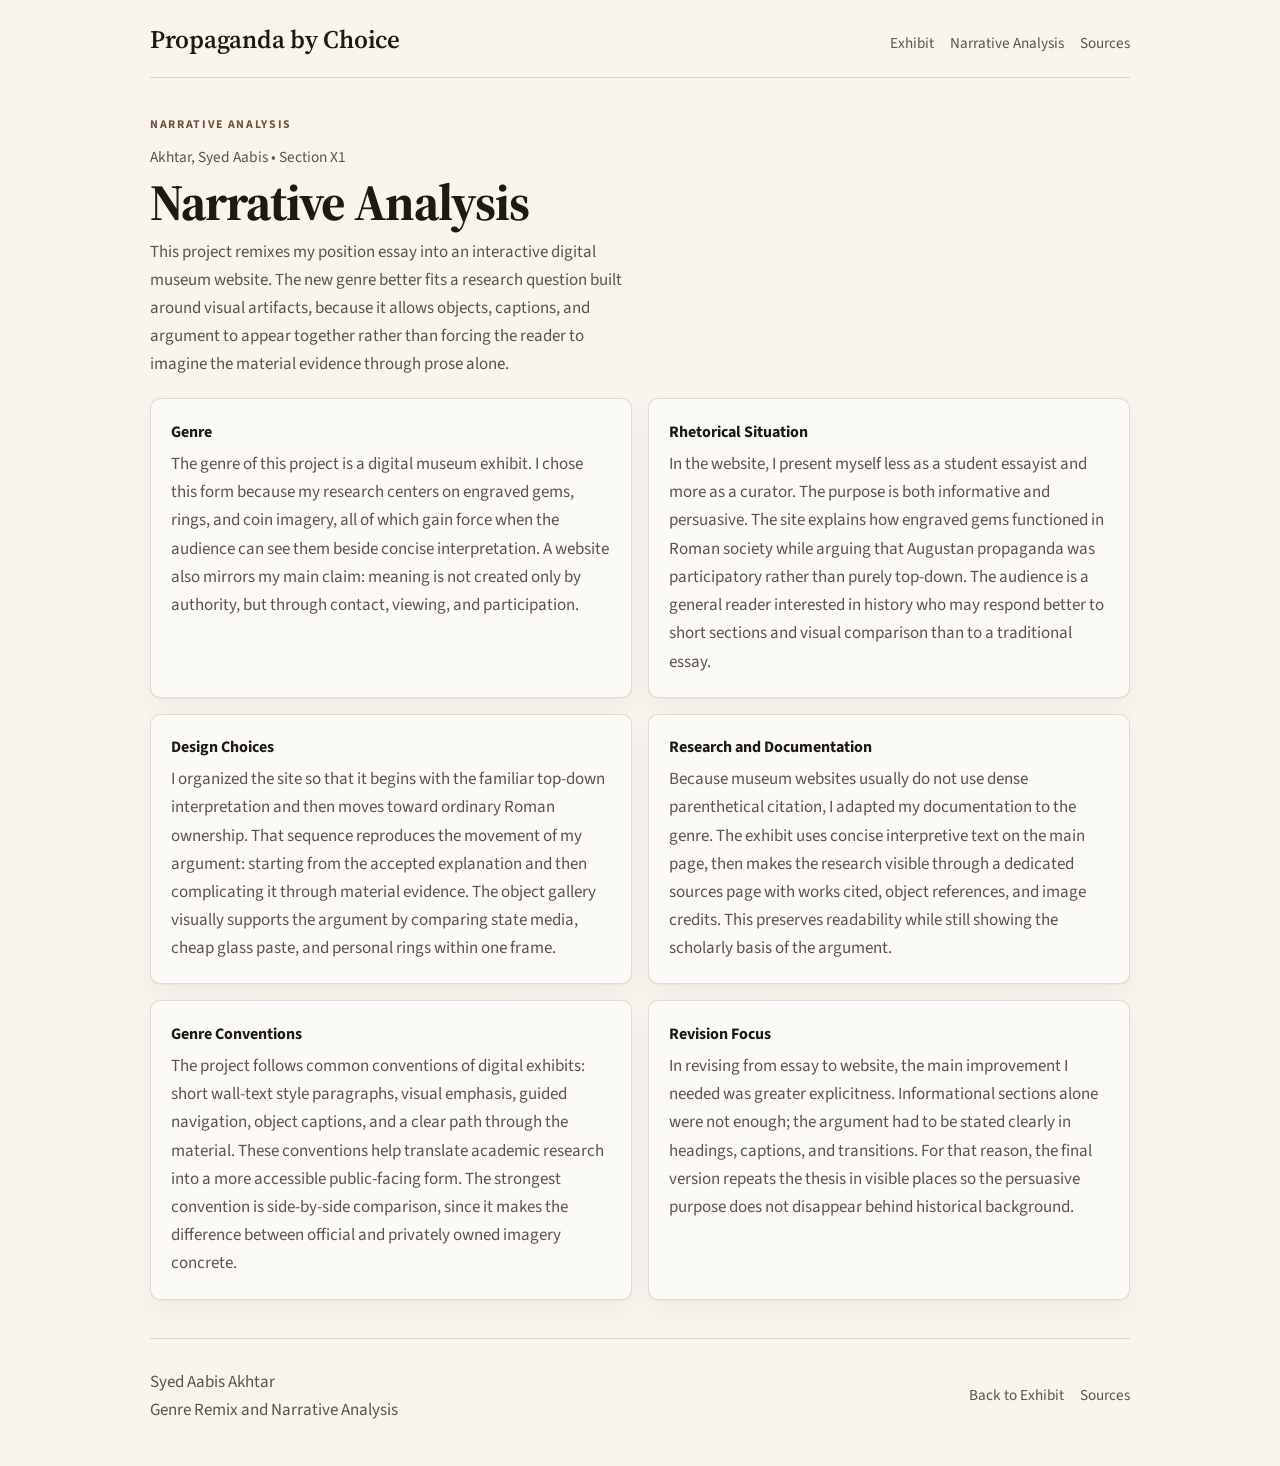
==== analysis.html @ 643866c2 "init" ====
<!DOCTYPE html>
<html lang="en">
<head>
  <meta charset="UTF-8">
  <meta name="viewport" content="width=device-width, initial-scale=1.0">
  <title>Narrative Analysis | Propaganda by Choice</title>
  <link rel="preconnect" href="https://fonts.googleapis.com">
  <link rel="preconnect" href="https://fonts.gstatic.com" crossorigin>
  <link href="https://fonts.googleapis.com/css2?family=Source+Sans+3:wght@400;500;600;700&family=Source+Serif+4:opsz,wght@8..60,500;8..60,600;8..60,700&display=swap" rel="stylesheet">
  <link rel="stylesheet" href="styles.css">
</head>
<body>
  <header class="site-header">
    <a class="brand" href="index.html">Propaganda by Choice</a>
    <nav class="site-nav">
      <a href="index.html">Exhibit</a>
      <a href="analysis.html">Narrative Analysis</a>
      <a href="sources.html">Sources</a>
    </nav>
  </header>

  <main class="interior-page">
    <section class="page-hero">
      <p class="eyebrow">Narrative Analysis</p>
      <p class="page-meta">Akhtar, Syed Aabis • Section X1</p>
      <h1>Narrative Analysis</h1>
      <p class="lede">
        This project remixes my position essay into an interactive digital museum website.
        The new genre better fits a research question built around visual artifacts, because
        it allows objects, captions, and argument to appear together rather than forcing
        the reader to imagine the material evidence through prose alone.
      </p>
    </section>

    <section class="analysis-grid">
      <article class="analysis-card">
        <h2>Genre</h2>
        <p>
          The genre of this project is a digital museum exhibit. I chose this form because
          my research centers on engraved gems, rings, and coin imagery, all of which gain
          force when the audience can see them beside concise interpretation. A website also
          mirrors my main claim: meaning is not created only by authority, but through contact,
          viewing, and participation.
        </p>
      </article>
      <article class="analysis-card">
        <h2>Rhetorical Situation</h2>
        <p>
          In the website, I present myself less as a student essayist and more as a curator.
          The purpose is both informative and persuasive. The site explains how engraved gems
          functioned in Roman society while arguing that Augustan propaganda was participatory
          rather than purely top-down. The audience is a general reader interested in history
          who may respond better to short sections and visual comparison than to a traditional essay.
        </p>
      </article>
      <article class="analysis-card">
        <h2>Design Choices</h2>
        <p>
          I organized the site so that it begins with the familiar top-down interpretation
          and then moves toward ordinary Roman ownership. That sequence reproduces the movement
          of my argument: starting from the accepted explanation and then complicating it through
          material evidence. The object gallery visually supports the argument by comparing state
          media, cheap glass paste, and personal rings within one frame.
        </p>
      </article>
      <article class="analysis-card">
        <h2>Research and Documentation</h2>
        <p>
          Because museum websites usually do not use dense parenthetical citation, I adapted my
          documentation to the genre. The exhibit uses concise interpretive text on the main page,
          then makes the research visible through a dedicated sources page with works cited, object
          references, and image credits. This preserves readability while still showing the scholarly
          basis of the argument.
        </p>
      </article>
      <article class="analysis-card">
        <h2>Genre Conventions</h2>
        <p>
          The project follows common conventions of digital exhibits: short wall-text style paragraphs,
          visual emphasis, guided navigation, object captions, and a clear path through the material.
          These conventions help translate academic research into a more accessible public-facing form.
          The strongest convention is side-by-side comparison, since it makes the difference between
          official and privately owned imagery concrete.
        </p>
      </article>
      <article class="analysis-card">
        <h2>Revision Focus</h2>
        <p>
          In revising from essay to website, the main improvement I needed was greater explicitness.
          Informational sections alone were not enough; the argument had to be stated clearly in headings,
          captions, and transitions. For that reason, the final version repeats the thesis in visible places
          so the persuasive purpose does not disappear behind historical background.
        </p>
      </article>
    </section>
  </main>

  <footer class="site-footer">
    <div>
      <p>Syed Aabis Akhtar</p>
      <p>Genre Remix and Narrative Analysis</p>
    </div>
    <div>
      <a href="index.html">Back to Exhibit</a>
      <a href="sources.html">Sources</a>
    </div>
  </footer>

</body>
</html>
---- styles.css ----
:root {
  --paper: #fbfaf7;
  --paper-2: #f3eee5;
  --ink: #1d1a16;
  --muted: #5d534a;
  --line: rgba(29, 26, 22, 0.14);
  --accent: #70513d;
  --radius: 10px;
  --shadow-soft: 0 1px 0 rgba(29, 26, 22, 0.03), 0 10px 24px rgba(29, 26, 22, 0.04);
}

* {
  box-sizing: border-box;
}

html {
  scroll-behavior: smooth;
}

body {
  margin: 0;
  font-family: "Source Sans 3", sans-serif;
  color: var(--ink);
  background:
    linear-gradient(180deg, rgba(255, 252, 247, 0.55), rgba(255, 252, 247, 0.55)),
    #f1eadf;
  line-height: 1.66;
  font-size: 17px;
}

img {
  display: block;
  width: 100%;
}

a {
  color: inherit;
}

.site-header,
.site-footer,
main {
  width: min(980px, calc(100vw - 2.5rem));
  margin: 0 auto;
}

.site-header {
  display: flex;
  align-items: baseline;
  justify-content: space-between;
  gap: 1rem;
  padding: 1.2rem 0 1rem;
  border-bottom: 1px solid var(--line);
}

.brand,
.site-nav a,
.site-footer a {
  text-decoration: none;
}

.brand {
  font-family: "Source Serif 4", serif;
  font-size: 1.58rem;
  font-weight: 600;
  letter-spacing: -0.01em;
}

.site-nav {
  display: flex;
  gap: 1rem;
  flex-wrap: wrap;
}

.site-nav a,
.site-footer a {
  color: var(--muted);
  font-size: 0.95rem;
  transition: color 140ms ease;
}

.site-nav a:hover,
.site-footer a:hover {
  color: var(--ink);
}

.hero,
.page-hero {
  padding: 2.3rem 0 1.25rem;
}

.hero {
  display: grid;
  grid-template-columns: minmax(0, 1fr) 250px;
  gap: 1.75rem;
  align-items: start;
}

.hero-copy h1,
.page-hero h1,
.section-heading h2,
.object-copy h3,
.thesis-band h2 {
  font-family: "Source Serif 4", serif;
  letter-spacing: -0.02em;
  margin: 0;
}

.hero-copy h1,
.page-hero h1 {
  font-size: clamp(2.4rem, 4vw, 3.35rem);
  line-height: 0.94;
  margin-bottom: 0.7rem;
}

.eyebrow {
  margin: 0 0 0.65rem;
  text-transform: uppercase;
  letter-spacing: 0.14em;
  font-size: 0.74rem;
  color: var(--accent);
  font-weight: 700;
}

.page-meta {
  margin: 0 0 0.5rem;
  color: var(--muted);
  font-size: 0.96rem;
}

.lede {
  margin: 0;
  max-width: 60ch;
  font-size: 1.06rem;
  color: var(--muted);
}

.hero-figure,
.thesis-band,
.analysis-card,
.source-panel,
.object-entry,
.note-card,
.takeaway-box {
  background: var(--paper);
  border: 1px solid var(--line);
  border-radius: var(--radius);
  box-shadow: var(--shadow-soft);
}

.hero-figure {
  overflow: hidden;
}

.hero-figure img {
  aspect-ratio: 4 / 5;
  object-fit: cover;
  background: var(--paper-2);
}

.hero-figure figcaption {
  margin: 0;
  padding: 0.95rem 1rem 1rem;
  font-size: 0.84rem;
  color: var(--muted);
}

.section {
  padding: 1rem 0 0.55rem;
}

.section-heading {
  margin-bottom: 1rem;
}

.section-heading h2 {
  font-size: clamp(1.7rem, 3vw, 2.35rem);
  line-height: 1.03;
  max-width: 18ch;
}

.two-column,
.analysis-grid,
.sources-layout,
.thesis-points,
.note-grid,
.object-list,
.archive-grid {
  display: grid;
  gap: 1rem;
}

.two-column {
  grid-template-columns: repeat(2, minmax(0, 1fr));
}

.thesis-band {
  padding: 1.25rem 1.3rem 1.35rem;
}

.thesis-band h2 {
  font-size: 1.85rem;
  margin-bottom: 0.55rem;
}

.thesis-band > div:first-child p {
  margin: 0;
  color: var(--muted);
  max-width: 64ch;
}

.thesis-points {
  grid-template-columns: repeat(3, minmax(0, 1fr));
  margin-top: 1.1rem;
  gap: 0.9rem;
}

.thesis-points article {
  padding: 1rem 1rem 1.05rem;
  background: var(--paper-2);
  border: 1px solid var(--line);
  border-radius: 6px;
}

.thesis-points h3,
.note-card h3,
.analysis-card h2,
.source-panel h2 {
  margin: 0 0 0.3rem;
  font-size: 1rem;
}

.thesis-points p,
.note-card p,
.analysis-card p,
.source-panel li,
.two-column p,
.takeaway-box p {
  margin: 0;
  color: var(--muted);
}

.object-list {
  gap: 0.9rem;
}

.archive-grid {
  grid-template-columns: repeat(4, minmax(0, 1fr));
}

.archive-card {
  overflow: hidden;
  background: var(--paper);
  border: 1px solid var(--line);
  border-radius: var(--radius);
}

.archive-card img {
  aspect-ratio: 4 / 4.6;
  object-fit: cover;
  background: var(--paper-2);
}

.archive-card h3,
.archive-card p {
  margin-left: 0.9rem;
  margin-right: 0.9rem;
}

.archive-card h3 {
  margin-top: 0.85rem;
  margin-bottom: 0.35rem;
  font-size: 1rem;
}

.archive-card p {
  margin-top: 0;
  margin-bottom: 0.95rem;
  color: var(--muted);
  font-size: 0.92rem;
}

.object-entry {
  display: grid;
  grid-template-columns: 240px 1fr;
  overflow: hidden;
}

.object-entry img {
  height: 100%;
  min-height: 240px;
  object-fit: cover;
  background: var(--paper-2);
}

.object-copy {
  padding: 1.25rem 1.3rem 1.3rem;
}

.object-type {
  margin: 0 0 0.2rem;
  text-transform: uppercase;
  letter-spacing: 0.12em;
  font-size: 0.72rem;
  color: var(--accent);
  font-weight: 700;
}

.object-copy h3 {
  font-size: 1.82rem;
  line-height: 1.02;
  margin-bottom: 0.35rem;
}

.object-meta {
  margin: 0 0 0.8rem;
  color: var(--muted);
  font-size: 0.94rem;
}

.object-copy p:last-child {
  margin: 0;
  color: var(--muted);
  max-width: 60ch;
}

.note-grid {
  grid-template-columns: repeat(3, minmax(0, 1fr));
}

.note-card {
  padding: 1.15rem 1.1rem 1.2rem;
}

.takeaway-box {
  padding: 1.2rem 1.25rem 1.3rem;
}

.takeaway-box p {
  font-size: 1.02rem;
  max-width: 66ch;
}

.interior-page {
  padding-bottom: 1rem;
}

.analysis-grid {
  grid-template-columns: repeat(2, minmax(0, 1fr));
}

.analysis-card,
.source-panel {
  padding: 1.2rem 1.25rem 1.3rem;
}

.source-panel ul {
  margin: 0;
  padding-left: 1.2rem;
}

.source-list li + li {
  margin-top: 0.9rem;
}

.site-footer {
  display: flex;
  align-items: center;
  justify-content: space-between;
  gap: 1rem;
  padding: 1.8rem 0 2.6rem;
  margin-top: 1.4rem;
  border-top: 1px solid var(--line);
}

.site-footer p {
  margin: 0;
  color: var(--muted);
}

.site-footer div:last-child {
  display: flex;
  gap: 1rem;
  flex-wrap: wrap;
}

@media (max-width: 960px) {
  .hero,
  .two-column,
  .analysis-grid,
  .sources-layout,
  .note-grid,
  .object-entry,
  .thesis-points,
  .archive-grid {
    grid-template-columns: 1fr;
  }

  .hero {
    grid-template-columns: 1fr;
  }

  .hero-figure {
    max-width: 300px;
  }
}

@media (max-width: 640px) {
  .site-header,
  .site-footer,
  main {
    width: min(100vw - 1.1rem, 960px);
  }

  .site-header {
    align-items: flex-start;
    flex-direction: column;
    gap: 0.5rem;
  }

  .hero-copy h1,
  .page-hero h1 {
    font-size: clamp(2rem, 10vw, 2.7rem);
  }

  .object-entry img {
    min-height: 200px;
  }

  .site-footer {
    flex-direction: column;
    align-items: flex-start;
  }
}
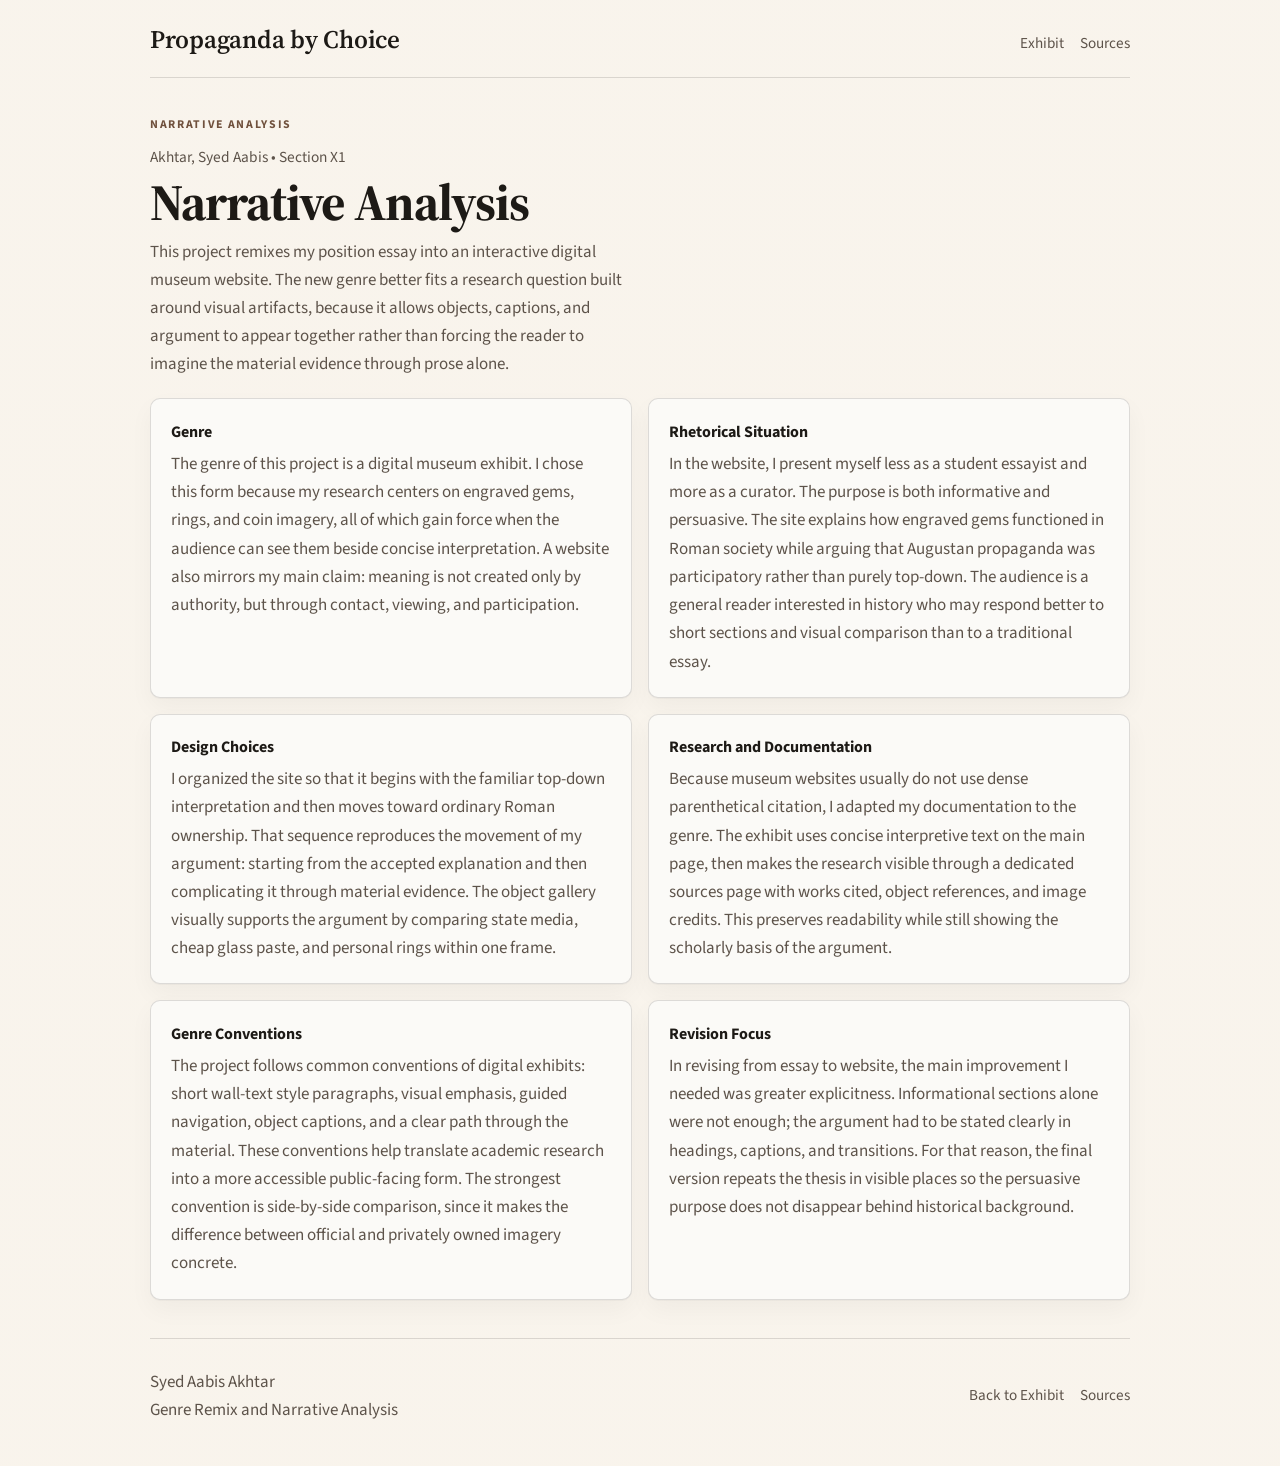
==== commit 945a7085: "add: cname" ====
--- a/analysis.html
+++ b/analysis.html
@@ -14,7 +14,6 @@
     <a class="brand" href="index.html">Propaganda by Choice</a>
     <nav class="site-nav">
       <a href="index.html">Exhibit</a>
-      <a href="analysis.html">Narrative Analysis</a>
       <a href="sources.html">Sources</a>
     </nav>
   </header>
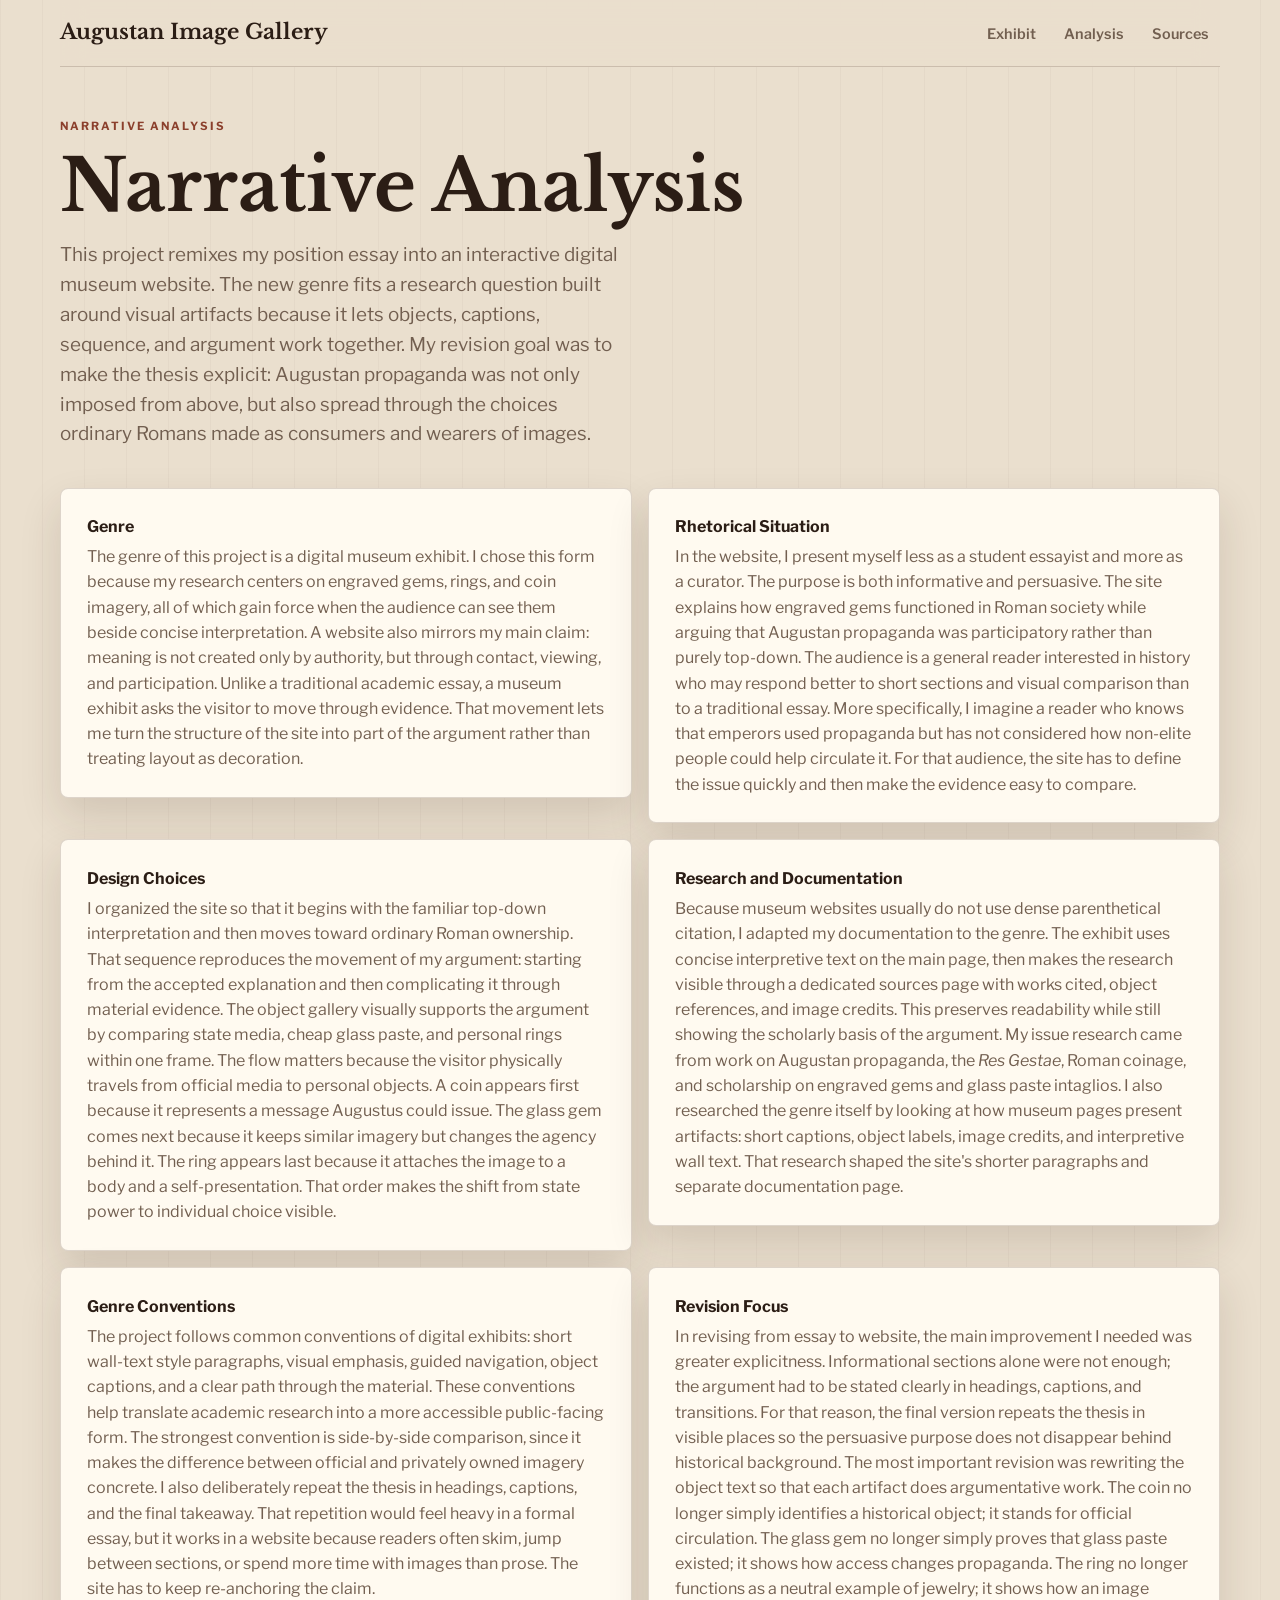
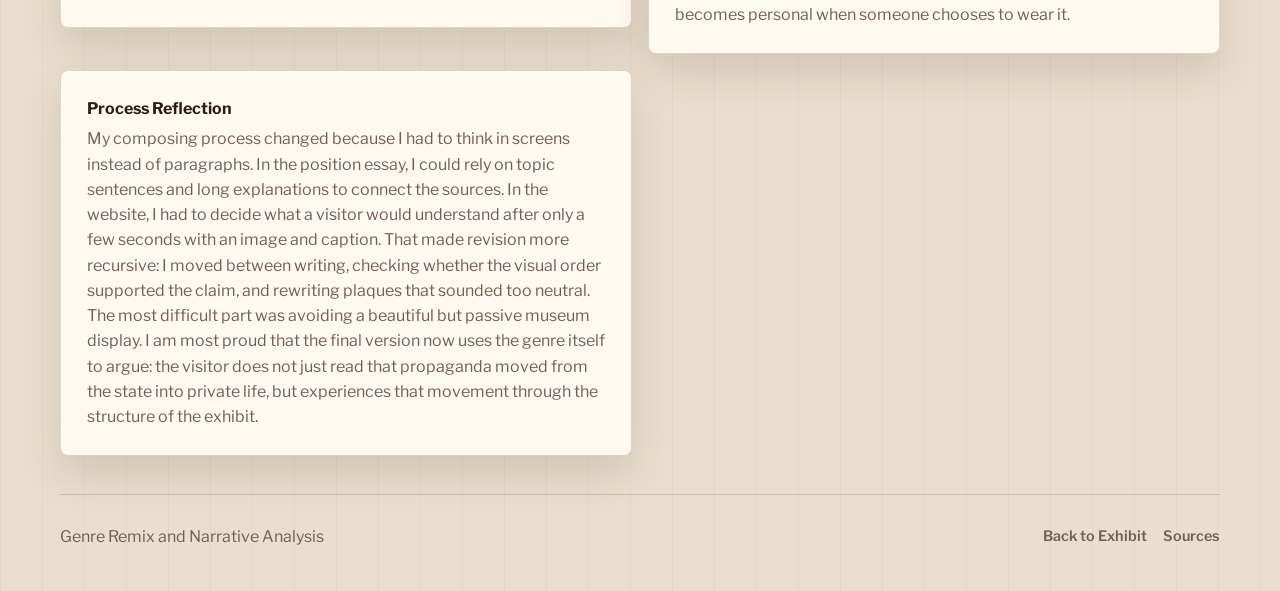
==== commit 6183e735: "update: site" ====
--- a/analysis.html
+++ b/analysis.html
@@ -6,14 +6,15 @@
   <title>Narrative Analysis | Propaganda by Choice</title>
   <link rel="preconnect" href="https://fonts.googleapis.com">
   <link rel="preconnect" href="https://fonts.gstatic.com" crossorigin>
-  <link href="https://fonts.googleapis.com/css2?family=Source+Sans+3:wght@400;500;600;700&family=Source+Serif+4:opsz,wght@8..60,500;8..60,600;8..60,700&display=swap" rel="stylesheet">
+  <link href="https://fonts.googleapis.com/css2?family=Libre+Baskerville:wght@400;700&family=Libre+Franklin:wght@400;500;600;700&display=swap" rel="stylesheet">
   <link rel="stylesheet" href="styles.css">
 </head>
 <body>
   <header class="site-header">
-    <a class="brand" href="index.html">Propaganda by Choice</a>
+    <a class="brand" href="index.html">Augustan Image Gallery</a>
     <nav class="site-nav">
       <a href="index.html">Exhibit</a>
+      <a href="analysis.html">Analysis</a>
       <a href="sources.html">Sources</a>
     </nav>
   </header>
@@ -21,13 +22,13 @@
   <main class="interior-page">
     <section class="page-hero">
       <p class="eyebrow">Narrative Analysis</p>
-      <p class="page-meta">Akhtar, Syed Aabis • Section X1</p>
       <h1>Narrative Analysis</h1>
       <p class="lede">
         This project remixes my position essay into an interactive digital museum website.
-        The new genre better fits a research question built around visual artifacts, because
-        it allows objects, captions, and argument to appear together rather than forcing
-        the reader to imagine the material evidence through prose alone.
+        The new genre fits a research question built around visual artifacts because it lets
+        objects, captions, sequence, and argument work together. My revision goal was to make
+        the thesis explicit: Augustan propaganda was not only imposed from above, but also
+        spread through the choices ordinary Romans made as consumers and wearers of images.
       </p>
     </section>
 
@@ -39,7 +40,9 @@
           my research centers on engraved gems, rings, and coin imagery, all of which gain
           force when the audience can see them beside concise interpretation. A website also
           mirrors my main claim: meaning is not created only by authority, but through contact,
-          viewing, and participation.
+          viewing, and participation. Unlike a traditional academic essay, a museum exhibit
+          asks the visitor to move through evidence. That movement lets me turn the structure
+          of the site into part of the argument rather than treating layout as decoration.
         </p>
       </article>
       <article class="analysis-card">
@@ -50,6 +53,9 @@
           functioned in Roman society while arguing that Augustan propaganda was participatory
           rather than purely top-down. The audience is a general reader interested in history
           who may respond better to short sections and visual comparison than to a traditional essay.
+          More specifically, I imagine a reader who knows that emperors used propaganda but has
+          not considered how non-elite people could help circulate it. For that audience, the
+          site has to define the issue quickly and then make the evidence easy to compare.
         </p>
       </article>
       <article class="analysis-card">
@@ -59,7 +65,12 @@
           and then moves toward ordinary Roman ownership. That sequence reproduces the movement
           of my argument: starting from the accepted explanation and then complicating it through
           material evidence. The object gallery visually supports the argument by comparing state
-          media, cheap glass paste, and personal rings within one frame.
+          media, cheap glass paste, and personal rings within one frame. The flow matters because
+          the visitor physically travels from official media to personal objects. A coin appears
+          first because it represents a message Augustus could issue. The glass gem comes next
+          because it keeps similar imagery but changes the agency behind it. The ring appears last
+          because it attaches the image to a body and a self-presentation. That order makes the
+          shift from state power to individual choice visible.
         </p>
       </article>
       <article class="analysis-card">
@@ -69,7 +80,11 @@
           documentation to the genre. The exhibit uses concise interpretive text on the main page,
           then makes the research visible through a dedicated sources page with works cited, object
           references, and image credits. This preserves readability while still showing the scholarly
-          basis of the argument.
+          basis of the argument. My issue research came from work on Augustan propaganda, the
+          <em>Res Gestae</em>, Roman coinage, and scholarship on engraved gems and glass paste
+          intaglios. I also researched the genre itself by looking at how museum pages present
+          artifacts: short captions, object labels, image credits, and interpretive wall text.
+          That research shaped the site's shorter paragraphs and separate documentation page.
         </p>
       </article>
       <article class="analysis-card">
@@ -79,7 +94,10 @@
           visual emphasis, guided navigation, object captions, and a clear path through the material.
           These conventions help translate academic research into a more accessible public-facing form.
           The strongest convention is side-by-side comparison, since it makes the difference between
-          official and privately owned imagery concrete.
+          official and privately owned imagery concrete. I also deliberately repeat the thesis in
+          headings, captions, and the final takeaway. That repetition would feel heavy in a formal
+          essay, but it works in a website because readers often skim, jump between sections, or
+          spend more time with images than prose. The site has to keep re-anchoring the claim.
         </p>
       </article>
       <article class="analysis-card">
@@ -88,7 +106,26 @@
           In revising from essay to website, the main improvement I needed was greater explicitness.
           Informational sections alone were not enough; the argument had to be stated clearly in headings,
           captions, and transitions. For that reason, the final version repeats the thesis in visible places
-          so the persuasive purpose does not disappear behind historical background.
+          so the persuasive purpose does not disappear behind historical background. The most important
+          revision was rewriting the object text so that each artifact does argumentative work. The
+          coin no longer simply identifies a historical object; it stands for official circulation.
+          The glass gem no longer simply proves that glass paste existed; it shows how access changes
+          propaganda. The ring no longer functions as a neutral example of jewelry; it shows how an
+          image becomes personal when someone chooses to wear it.
+        </p>
+      </article>
+      <article class="analysis-card">
+        <h2>Process Reflection</h2>
+        <p>
+          My composing process changed because I had to think in screens instead of paragraphs. In the
+          position essay, I could rely on topic sentences and long explanations to connect the sources.
+          In the website, I had to decide what a visitor would understand after only a few seconds with
+          an image and caption. That made revision more recursive: I moved between writing, checking
+          whether the visual order supported the claim, and rewriting plaques that sounded too neutral.
+          The most difficult part was avoiding a beautiful but passive museum display. I am most proud
+          that the final version now uses the genre itself to argue: the visitor does not just read that
+          propaganda moved from the state into private life, but experiences that movement through the
+          structure of the exhibit.
         </p>
       </article>
     </section>
@@ -96,7 +133,6 @@
 
   <footer class="site-footer">
     <div>
-      <p>Syed Aabis Akhtar</p>
       <p>Genre Remix and Narrative Analysis</p>
     </div>
     <div>
--- a/styles.css
+++ b/styles.css
@@ -1,12 +1,16 @@
 :root {
-  --paper: #fbfaf7;
-  --paper-2: #f3eee5;
-  --ink: #1d1a16;
-  --muted: #5d534a;
-  --line: rgba(29, 26, 22, 0.14);
-  --accent: #70513d;
-  --radius: 10px;
-  --shadow-soft: 0 1px 0 rgba(29, 26, 22, 0.03), 0 10px 24px rgba(29, 26, 22, 0.04);
+  --paper: #fffaf0;
+  --paper-2: #efe2cf;
+  --surface: #eadfce;
+  --ink: #2b1d15;
+  --muted: #725f50;
+  --line: rgba(67, 43, 29, 0.18);
+  --accent: #8b3f2c;
+  --accent-2: #5f3a25;
+  --gold: #b8893d;
+  --radius: 8px;
+  --shadow-soft: 0 18px 42px rgba(56, 34, 20, 0.14);
+  --shadow-tight: 0 8px 22px rgba(56, 34, 20, 0.11);
 }
 
 * {
@@ -19,13 +23,14 @@
 
 body {
   margin: 0;
-  font-family: "Source Sans 3", sans-serif;
+  font-family: "Libre Franklin", sans-serif;
   color: var(--ink);
   background:
-    linear-gradient(180deg, rgba(255, 252, 247, 0.55), rgba(255, 252, 247, 0.55)),
-    #f1eadf;
-  line-height: 1.66;
-  font-size: 17px;
+    linear-gradient(90deg, rgba(67, 43, 29, 0.035) 1px, transparent 1px),
+    var(--surface);
+  background-size: 42px 42px;
+  line-height: 1.58;
+  font-size: 16px;
 }
 
 img {
@@ -40,7 +45,7 @@
 .site-header,
 .site-footer,
 main {
-  width: min(980px, calc(100vw - 2.5rem));
+  width: min(1160px, calc(100vw - 2.5rem));
   margin: 0 auto;
 }
 
@@ -49,8 +54,13 @@
   align-items: baseline;
   justify-content: space-between;
   gap: 1rem;
-  padding: 1.2rem 0 1rem;
+  padding: 1rem 0 0.9rem;
   border-bottom: 1px solid var(--line);
+  position: sticky;
+  top: 0;
+  z-index: 10;
+  background: rgba(234, 223, 206, 0.94);
+  backdrop-filter: blur(12px);
 }
 
 .brand,
@@ -60,23 +70,30 @@
 }
 
 .brand {
-  font-family: "Source Serif 4", serif;
-  font-size: 1.58rem;
-  font-weight: 600;
-  letter-spacing: -0.01em;
+  font-family: "Libre Baskerville", serif;
+  font-size: clamp(1.05rem, 2.4vw, 1.32rem);
+  font-weight: 700;
+  letter-spacing: 0;
 }
 
 .site-nav {
   display: flex;
-  gap: 1rem;
+  gap: 0.35rem;
   flex-wrap: wrap;
+  align-items: center;
 }
 
 .site-nav a,
 .site-footer a {
   color: var(--muted);
-  font-size: 0.95rem;
-  transition: color 140ms ease;
+  font-size: 0.9rem;
+  font-weight: 600;
+  transition: color 140ms ease, background-color 140ms ease;
+}
+
+.site-nav a {
+  border-radius: 999px;
+  padding: 0.35rem 0.7rem;
 }
 
 .site-nav a:hover,
@@ -84,16 +101,20 @@
   color: var(--ink);
 }
 
+.site-nav a:hover {
+  background: rgba(95, 58, 37, 0.1);
+}
+
 .hero,
 .page-hero {
-  padding: 2.3rem 0 1.25rem;
+  padding: clamp(2rem, 4vw, 3.3rem) 0 clamp(1.5rem, 3vw, 2.4rem);
 }
 
 .hero {
   display: grid;
-  grid-template-columns: minmax(0, 1fr) 250px;
-  gap: 1.75rem;
-  align-items: start;
+  grid-template-columns: minmax(0, 0.95fr) minmax(280px, 430px);
+  gap: clamp(1.5rem, 5vw, 4.5rem);
+  align-items: center;
 }
 
 .hero-copy h1,
@@ -101,23 +122,31 @@
 .section-heading h2,
 .object-copy h3,
 .thesis-band h2 {
-  font-family: "Source Serif 4", serif;
-  letter-spacing: -0.02em;
+  font-family: "Libre Baskerville", serif;
+  letter-spacing: 0;
   margin: 0;
 }
 
 .hero-copy h1,
 .page-hero h1 {
-  font-size: clamp(2.4rem, 4vw, 3.35rem);
-  line-height: 0.94;
-  margin-bottom: 0.7rem;
+  font-size: clamp(2.55rem, 5.6vw, 4.85rem);
+  line-height: 1.05;
+  margin-bottom: 1.05rem;
+}
+
+.hero-copy h1 {
+  max-width: 9ch;
+}
+
+.page-hero h1 {
+  max-width: 13ch;
 }
 
 .eyebrow {
-  margin: 0 0 0.65rem;
+  margin: 0 0 0.8rem;
   text-transform: uppercase;
-  letter-spacing: 0.14em;
-  font-size: 0.74rem;
+  letter-spacing: 0.18em;
+  font-size: 0.7rem;
   color: var(--accent);
   font-weight: 700;
 }
@@ -130,13 +159,12 @@
 
 .lede {
   margin: 0;
-  max-width: 60ch;
-  font-size: 1.06rem;
+  max-width: 44ch;
+  font-size: clamp(1.02rem, 1.8vw, 1.18rem);
   color: var(--muted);
 }
 
 .hero-figure,
-.thesis-band,
 .analysis-card,
 .source-panel,
 .object-entry,
@@ -150,33 +178,44 @@
 
 .hero-figure {
   overflow: hidden;
+  background: #f8efe1;
+  border: 10px solid #f8efe1;
+  box-shadow: 0 26px 55px rgba(56, 34, 20, 0.18);
 }
 
 .hero-figure img {
-  aspect-ratio: 4 / 5;
+  aspect-ratio: 4 / 4.35;
   object-fit: cover;
+  object-position: 50% 40%;
   background: var(--paper-2);
 }
 
 .hero-figure figcaption {
   margin: 0;
-  padding: 0.95rem 1rem 1rem;
-  font-size: 0.84rem;
-  color: var(--muted);
+  padding: 0.85rem 0.9rem 0.9rem;
+  font-size: 0.78rem;
+  color: var(--muted);
+  background: var(--paper);
 }
 
 .section {
-  padding: 1rem 0 0.55rem;
+  padding: clamp(1.2rem, 3vw, 2.1rem) 0 0.65rem;
 }
 
 .section-heading {
+  display: flex;
+  align-items: end;
+  justify-content: space-between;
+  gap: 1rem;
   margin-bottom: 1rem;
+  border-top: 1px solid var(--line);
+  padding-top: 1.1rem;
 }
 
 .section-heading h2 {
-  font-size: clamp(1.7rem, 3vw, 2.35rem);
-  line-height: 1.03;
-  max-width: 18ch;
+  font-size: clamp(1.55rem, 2.8vw, 2.35rem);
+  line-height: 1.15;
+  max-width: 22ch;
 }
 
 .two-column,
@@ -195,18 +234,26 @@
 }
 
 .thesis-band {
-  padding: 1.25rem 1.3rem 1.35rem;
+  padding: clamp(1.35rem, 3vw, 2rem);
+  background:
+    linear-gradient(135deg, rgba(184, 137, 61, 0.16), rgba(139, 63, 44, 0.18)),
+    #3a2518;
+  border-radius: var(--radius);
+  color: #ffffff;
+  box-shadow: var(--shadow-soft);
 }
 
 .thesis-band h2 {
-  font-size: 1.85rem;
-  margin-bottom: 0.55rem;
+  font-size: clamp(1.7rem, 3vw, 2.55rem);
+  line-height: 1.12;
+  margin-bottom: 0.7rem;
 }
 
 .thesis-band > div:first-child p {
   margin: 0;
-  color: var(--muted);
-  max-width: 64ch;
+  color: rgba(255, 250, 240, 0.82);
+  max-width: 48ch;
+  font-size: 1rem;
 }
 
 .thesis-points {
@@ -216,9 +263,9 @@
 }
 
 .thesis-points article {
-  padding: 1rem 1rem 1.05rem;
-  background: var(--paper-2);
-  border: 1px solid var(--line);
+  padding: 0.9rem 0.95rem 1rem;
+  background: rgba(255, 250, 240, 0.08);
+  border: 1px solid rgba(255, 250, 240, 0.16);
   border-radius: 6px;
 }
 
@@ -230,6 +277,10 @@
   font-size: 1rem;
 }
 
+.thesis-points h3 {
+  color: #ffffff;
+}
+
 .thesis-points p,
 .note-card p,
 .analysis-card p,
@@ -240,8 +291,12 @@
   color: var(--muted);
 }
 
+.thesis-points p {
+  color: rgba(255, 250, 240, 0.72);
+}
+
 .object-list {
-  gap: 0.9rem;
+  gap: 1rem;
 }
 
 .archive-grid {
@@ -250,13 +305,14 @@
 
 .archive-card {
   overflow: hidden;
-  background: var(--paper);
+  background: #fff8ec;
   border: 1px solid var(--line);
   border-radius: var(--radius);
+  box-shadow: var(--shadow-tight);
 }
 
 .archive-card img {
-  aspect-ratio: 4 / 4.6;
+  aspect-ratio: 4 / 3.35;
   object-fit: cover;
   background: var(--paper-2);
 }
@@ -270,31 +326,43 @@
 .archive-card h3 {
   margin-top: 0.85rem;
   margin-bottom: 0.35rem;
-  font-size: 1rem;
+  font-size: 1.02rem;
+  line-height: 1.18;
 }
 
 .archive-card p {
   margin-top: 0;
-  margin-bottom: 0.95rem;
+  margin-bottom: 1rem;
   color: var(--muted);
   font-size: 0.92rem;
+  line-height: 1.48;
 }
 
 .object-entry {
   display: grid;
-  grid-template-columns: 240px 1fr;
+  grid-template-columns: minmax(240px, 0.36fr) minmax(0, 1fr);
   overflow: hidden;
+}
+
+.object-entry:nth-child(even) {
+  grid-template-columns: minmax(0, 1fr) minmax(240px, 0.36fr);
+}
+
+.object-entry:nth-child(even) img {
+  order: 2;
 }
 
 .object-entry img {
   height: 100%;
-  min-height: 240px;
+  min-height: 255px;
   object-fit: cover;
+  object-position: center;
   background: var(--paper-2);
 }
 
 .object-copy {
-  padding: 1.25rem 1.3rem 1.3rem;
+  padding: clamp(1.15rem, 2.5vw, 1.7rem);
+  align-self: center;
 }
 
 .object-type {
@@ -307,8 +375,8 @@
 }
 
 .object-copy h3 {
-  font-size: 1.82rem;
-  line-height: 1.02;
+  font-size: clamp(1.45rem, 2.5vw, 2.05rem);
+  line-height: 1.14;
   margin-bottom: 0.35rem;
 }
 
@@ -321,7 +389,7 @@
 .object-copy p:last-child {
   margin: 0;
   color: var(--muted);
-  max-width: 60ch;
+  max-width: 54ch;
 }
 
 .note-grid {
@@ -329,11 +397,11 @@
 }
 
 .note-card {
-  padding: 1.15rem 1.1rem 1.2rem;
+  padding: 1rem 1rem 1.05rem;
 }
 
 .takeaway-box {
-  padding: 1.2rem 1.25rem 1.3rem;
+  padding: clamp(1.25rem, 3vw, 2rem);
 }
 
 .takeaway-box p {
@@ -347,11 +415,16 @@
 
 .analysis-grid {
   grid-template-columns: repeat(2, minmax(0, 1fr));
+  align-items: start;
 }
 
 .analysis-card,
 .source-panel {
-  padding: 1.2rem 1.25rem 1.3rem;
+  padding: clamp(1.15rem, 3vw, 1.6rem);
+}
+
+.sources-layout {
+  grid-template-columns: repeat(2, minmax(0, 1fr));
 }
 
 .source-panel ul {
@@ -391,8 +464,8 @@
   .sources-layout,
   .note-grid,
   .object-entry,
-  .thesis-points,
-  .archive-grid {
+  .object-entry:nth-child(even),
+  .thesis-points {
     grid-template-columns: 1fr;
   }
 
@@ -401,7 +474,21 @@
   }
 
   .hero-figure {
-    max-width: 300px;
+    max-width: 420px;
+    transform: none;
+  }
+
+  .object-entry:nth-child(even) img {
+    order: 0;
+  }
+
+  .object-entry img {
+    aspect-ratio: 16 / 9;
+    min-height: 0;
+  }
+
+  .archive-grid {
+    grid-template-columns: repeat(2, minmax(0, 1fr));
   }
 }
 
@@ -409,22 +496,45 @@
   .site-header,
   .site-footer,
   main {
-    width: min(100vw - 1.1rem, 960px);
+    width: min(100vw - 1rem, 960px);
   }
 
   .site-header {
-    align-items: flex-start;
+    align-items: stretch;
     flex-direction: column;
-    gap: 0.5rem;
+    gap: 0.65rem;
+  }
+
+  .site-nav {
+    justify-content: space-between;
+    background: rgba(255, 255, 255, 0.74);
+    border: 1px solid var(--line);
+    border-radius: 999px;
+    padding: 0.2rem;
+  }
+
+  .site-nav a {
+    flex: 1;
+    text-align: center;
+    padding: 0.43rem 0.45rem;
   }
 
   .hero-copy h1,
   .page-hero h1 {
-    font-size: clamp(2rem, 10vw, 2.7rem);
+    font-size: clamp(2.55rem, 14vw, 4rem);
+    max-width: 8ch;
   }
 
   .object-entry img {
-    min-height: 200px;
+    aspect-ratio: 4 / 3;
+  }
+
+  .section-heading {
+    display: block;
+  }
+
+  .archive-grid {
+    grid-template-columns: 1fr;
   }
 
   .site-footer {
